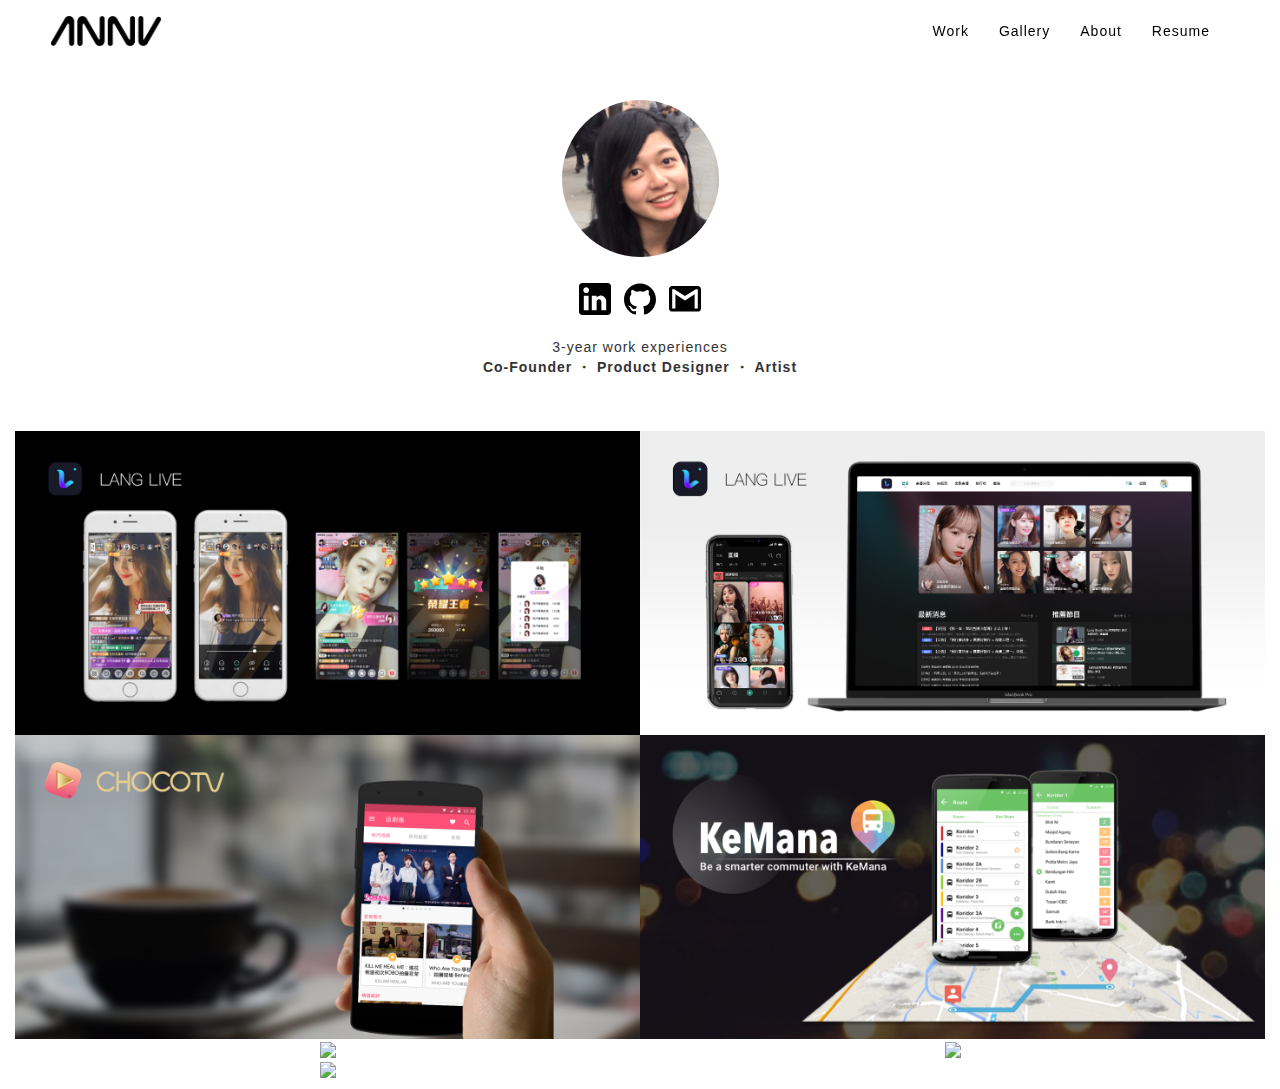
==== index.html @ 2463f5ef "first commit" ====
<!DOCTYPE html>
<html lang="en">
	<head>
		<meta charset="utf-8">
		<title>Chen, Yen-Len</title>
		<meta name="viewport" content="width=device-width, initial-scale=1">
		<link rel="icon" type="image/png" href="head_logo.png">
		<link rel="stylesheet" type="text/css" href="bootstrap.min.css">
		<link rel="stylesheet" type="text/css" href="index.css">
		<script src="https://ajax.googleapis.com/ajax/libs/jquery/1.11.1/jquery.min.js"></script>
  		<script src="bootstrap.min.js"></script>

  		<script>
		  (function(i,s,o,g,r,a,m){i['GoogleAnalyticsObject']=r;i[r]=i[r]||function(){
		  (i[r].q=i[r].q||[]).push(arguments)},i[r].l=1*new Date();a=s.createElement(o),
		  m=s.getElementsByTagName(o)[0];a.async=1;a.src=g;m.parentNode.insertBefore(a,m)
		  })(window,document,'script','https://www.google-analytics.com/analytics.js','ga');

		  ga('create', 'UA-93184036-1', 'auto');
		  ga('send', 'pageview');

		</script>
		<!-- filter animation -->
  		<script>
			filterSelection("all")
			function filterSelection(c) {
			  var x, i;
			  x = document.getElementsByClassName("filterDiv");
			  if (c == "all") c = "";
			  // Add the "show" class (display:block) to the filtered elements, and remove the "show" class from the elements that are not selected
			  for (i = 0; i < x.length; i++) {
			    w3RemoveClass(x[i], "show");
			    if (x[i].className.indexOf(c) > -1) w3AddClass(x[i], "show");
			  }
			}

			// Show filtered elements
			function w3AddClass(element, name) {
			  var i, arr1, arr2;
			  arr1 = element.className.split(" ");
			  arr2 = name.split(" ");
			  for (i = 0; i < arr2.length; i++) {
			    if (arr1.indexOf(arr2[i]) == -1) {
			      element.className += " " + arr2[i];
			    }
			  }
			}

			// Hide elements that are not selected
			function w3RemoveClass(element, name) {
			  var i, arr1, arr2;
			  arr1 = element.className.split(" ");
			  arr2 = name.split(" ");
			  for (i = 0; i < arr2.length; i++) {
			    while (arr1.indexOf(arr2[i]) > -1) {
			      arr1.splice(arr1.indexOf(arr2[i]), 1);
			    }
			  }
			  element.className = arr1.join(" ");
			}

			// Add active class to the current control button (highlight it)
			var btnContainer = document.getElementById("myBtnContainer");
			var btns = btnContainer.getElementsByClassName("btn");
			for (var i = 0; i < btns.length; i++) {
			  btns[i].addEventListener("click", function() {
			    var current = document.getElementsByClassName("active");
			    current[0].className = current[0].className.replace(" active", "");
			    this.className += " active";
			  });
			}

		</script>
	</head>
	<body  data-target="#navbar-follow" data-spy="scroll">
	
		<div class="nav navbar-fixed-top" id="navbar-follow">
			<nav class="navbar navbar-default" role="navigation">
		        <div class="container">
		        	<div class="navbar-header">
		                <button type="button" class="navbar-toggle" data-toggle="collapse" data-target="#myNavbar">
		                    <span class="icon-bar"></span>
		                    <span class="icon-bar"></span>
		                    <span class="icon-bar"></span> 
		                </button>
		                <aw class="navbar-brand" href="index.html">
		   					<img src="logo.png"  height="30" >
						</a>
		            </div>

		            <div class="collapse navbar-collapse" id="myNavbar">
			            <ul class="nav navbar-nav navbar-right">
							<li><a href="index.html#work">Work</a></li>
							<li><a href="gallery.html">Gallery</a></li>
				            <li><a href="about.html">About</a></li>
				            <li><a href="https://drive.google.com/file/d/1u3EuV8HXHEajZyKUcncGNHfp7hFh6tCM/view?usp=sharing" target="blank">Resume</a></li>
			            </ul>
		            </div>
		        
		        </div>
		    </nav>
	     </div>

	    <div>
	    	
	    </div>
		<div>
		<img class="img-profile" src="profilephoto.png">
			<div class="container-fluid">
				<div class="row">
					<div class="col-md-6 col-md-offset-3 text-center">
						<div class="bar-social-buttons">
							<div class="social-buttons">
								
		                        <a href="https://www.linkedin.com/in/yen-len-anny-chen-97aa33a8" target="blank" class="icon-social"><img src="linkedin.svg"></a>
		                        <a href="https://github.com/YenLen" target="blank" class="icon-social"><img src="github.svg"></a>
		                        <a href="mailto:b01612022@gmail.com" class="icon-social"><img src="gmail.svg"></a>
	                      	</div>
	                    </div>
	                    <div style="padding-bottom: 40px">
	                    	<p>3-year work experiences<br><span>Co-Founder ・ Product Designer ・ Artist</span><br>
	                    	</p>
	                    </div>
					</div>					
				</div>				
			</div>

			<div class="container-fluid" id="work">
				<!-- Control buttons -->
				<!-- 
				<div id="myBtnContainer">
				  <button class="btn" onclick="filterSelection('all')"> All</button>
				  <button class="btn" onclick="filterSelection('uiux')"> UI Design</button>
				  <button class="btn" onclick="filterSelection('product')"> Product Design</button>
				  <button class="btn" onclick="filterSelection('graphic')"> Graphic Design</button>
				</div> -->
				<!-- The filterable elements. Note that some have multiple class names (this can be used if they belong to multiple categories) --> 
				
	
					<div class="col-md-6 img-container  ">
						<a href="langlive.html">
							<div class="hvrbox">
							<img src="langpk.png" class="hvrbox-layer-bottom">
								<div class="hvrbox-layer-top">
									<div class="hvrbox-text"> Lang Live | UI Design
									</div>
								</div>
							</div>
						</a>
					</div>
					<div class="col-md-6 img-container ">
						<a href="langlive_web.html">
							<div class="hvrbox">
							<img src="LangWeb.png" class="hvrbox-layer-bottom">
								<div class="hvrbox-layer-top">
									<div class="hvrbox-text"> LANG LIVE Official Website | Product Design
									</div>
								</div>
							</div>
						</a>
					</div>	
					<div class="col-md-6 img-container ">
						<a href="chocotv.html">
							<div class="hvrbox">
							<img src="chocotv_cover.png" class="hvrbox-layer-bottom">
								<div class="hvrbox-layer-top">
									<div class="hvrbox-text"> CHOCO TV | UI Design
									</div>
								</div>
							</div>
						</a>
					</div>
					<div class="col-md-6 img-container">
						<a href="kemana.html">
							<div class="hvrbox">
								<img src="kemana_cover.png" class="hvrbox-layer-bottom">
								<div class="hvrbox-layer-top">
									<div class="hvrbox-text"> KeMana | UI Design
									</div>
								</div>
							</div>
						</a>
					</div>				

					<div class="col-md-6 img-container  ">
						<a href="pointtree.html">
							<div class="hvrbox">
							<img src="pointtree.png" class="hvrbox-layer-bottom">
								<div class="hvrbox-layer-top">
									<div class="hvrbox-text"> PointTree | Product Design
									</div>
								</div>
							</div>
						</a>
					</div>
					<div class="col-md-6 img-container">
						<a href="2bhackathon.html">
							<div class="hvrbox">
							<img src="2bhackathon.png" class="hvrbox-layer-bottom">
								<div class="hvrbox-layer-top">
									<div class="hvrbox-text"> 2B Hackathon | Poster Design
									</div>
								</div>
							</div>
						</a>
					</div>
					<div class="col-md-6 img-container">
						<a href="dance.html">
							<div class="hvrbox">
							<img src="dance.gif" style="width: 1440px" class="hvrbox-layer-bottom">
								<div class="hvrbox-layer-top">
									<div class="hvrbox-text"> Dance Performance
									</div>
								</div>
							</div>
						</a>
					</div>
					<!-- <div class="col-md-6 img-container">
						<a href="banner.html">
							<div class="hvrbox">
							<img src="bannercover.png" class="hvrbox-layer-bottom">
								<div class="hvrbox-layer-top">
									<div class="hvrbox-text"> Banners
									</div>
								</div>
							</div>
						</a>
					</div>
					<div class="col-md-6 img-container">
						<a href="video.html">
							<div class="hvrbox">
							<img src="videocover.gif" class="hvrbox-layer-bottom">
								<div class="hvrbox-layer-top">
									<div class="hvrbox-text"> Videos & Motion ads
									</div>
								</div>
							</div>
						</a>
					</div> -->
				</div>	
			</div> 
		</div>
		

	
	   
		
		
	</body>
</html>
---- index.css ----
body{
	position: relative;
	font-family:  sans-serif ;
	background-color: white;
	letter-spacing: 1px;
}


p{
	margin-bottom: 1.6em;
	display: block;
    -webkit-margin-before: 1em;
    -webkit-margin-after: 1em;
    -webkit-margin-start: 0px;
    -webkit-margin-end: 0px;
    
}
span{
	font-weight: bold;
}

.navbar-default {
	background-color: #ffffff;
	border-color: #ffffff;
	text-align: right;

}


.navbar-default .navbar-nav > li > a {
	color: black;
	padding-top: 20px;
	text-align: right;
}
.navbar-default .navbar-nav > li > a:hover,
.navbar-default .navbar-nav > li > a:focus {
	color: #7B7B7B;
	text-decoration: none;	
	padding-bottom: 8px;
	text-align: right;
}

.navbar-default .navbar-nav > .active > a,
.navbar-default .navbar-nav > .active > a:hover,
.navbar-default .navbar-nav > .active > a:focus {
	background-color: #ffffff;
	padding-bottom: 8px;
	color: black;
	margin-right: auto;
	float: right;

}


@media (max-width: 767px) {
  .navbar-default .navbar-nav .open .dropdown-menu > li > a {
    color: #ffffff;
  }
  .navbar-default .navbar-nav .open .dropdown-menu > li > a:hover,
  .navbar-default .navbar-nav .open .dropdown-menu > li > a:focus {
    color: #ffffff;
  }
  .navbar-default .navbar-nav .open .dropdown-menu > .active > a,
  .navbar-default .navbar-nav .open .dropdown-menu > .active > a:hover,
  .navbar-default .navbar-nav .open .dropdown-menu > .active > a:focus {
    color: #ffffff;
    background-color: #ffffff;
  }
}
.navbar-brand{
	position: absolute;
	left: 50px;
}

/*功能跟 center-block一樣把圖片置中*/
.img-profile{
	display: block;
	height: 60%;
    margin-right: auto;
    margin-left: auto;
    padding: 100px 0px 0px 0px;
}


.img-container {
    position: relative;
    padding: 0px;
    text-align: center;
	vertical-align: middle;

}

.bar-social-buttons{
	margin-top: 20px;
    margin-bottom: 20px;
}



/*Social button bar Animatio*/



.bar-social-buttons img:hover{
	color: red;
	opacity: 0.6;
    transition: opacity .5s ease-in-out;
    -moz-transition: opacity .5s ease-in-out;
    -webkit-transition: opacity .5s ease-in-out;

}

.bar-social-buttons img {
    opacity: 1.0;
    transition: opacity .3s ease-in-out;
    -moz-transition: opacity .3s ease-in-out;
    -webkit-transition: opacity .3s ease-in-out;
}​
/*Social button bar Animation*/


/*Social button bar*/

ul .social-buttons {
	float: left;
	list-style: none;
    padding: 0;
}

.icon-social{
	margin: 2px;
	width: 36px;
    height: 36;
    display: inline-block;
    color: #000;
    font-size: 25px;
    line-height: 36px;
    text-align: center;
}



/*Animation area*/

.hvrbox {
	position: relative;	
}
.hvrbox img {
	max-width: 100%;
}
.hvrbox .hvrbox-layer-bottom {
	opacity: 1;
}
.hvrbox .hvrbox-layer-top {
	opacity: 0;
	position: absolute;
	top: 0;
	left: 0;
	right: 0;
	bottom: 0;
	width: 100%;
	height: 100%;
	background: rgba(255, 255, 255, 0.9);
	color: black;
	padding: 15px;
	-moz-transition: all 0.5s ease-in-out 0s;
	-webkit-transition: all 0.5s ease-in-out 0s;
	-ms-transition: all 0.5s ease-in-out 0s;
	transition: all 0.5s ease-in-out 0s;
}
.hvrbox:hover .hvrbox-layer-top,
.hvrbox.active .hvrbox-layer-top {
	opacity: 1;
}
.hvrbox .hvrbox-text {
	text-align: center;
	font-size: 20px;
	font-weight: 300%;
	display: inline-block;
	position: absolute;
	top: 50%;
	left: 50%;
	-moz-transform: translate(-50%, -50%);
	-webkit-transform: translate(-50%, -50%);
	-ms-transform: translate(-50%, -50%);
	transform: translate(-50%, -50%);
}



/*Animation area*/


.container {
  overflow: hidden;
}

.filterDiv {
  float: left;
  background-color: #ffffff;
  color: black;
  text-align: center;
  display: none; /* Hidden by default */
}

/* The "show" class is added to the filtered elements */
/*.show {
  display: block;
}
*/
/* Style the buttons */
.btn {
  border: none;
  outline: none;
  padding: 12px 16px;
  background-color: #ffffff;
  cursor: pointer;
}

/* Add a light grey background on mouse-over */
.btn:hover {
  background-color: #ddd;

}

/* Add a dark background to the active button */
.btn.active {
  background-color: #666;
  color: white;
}
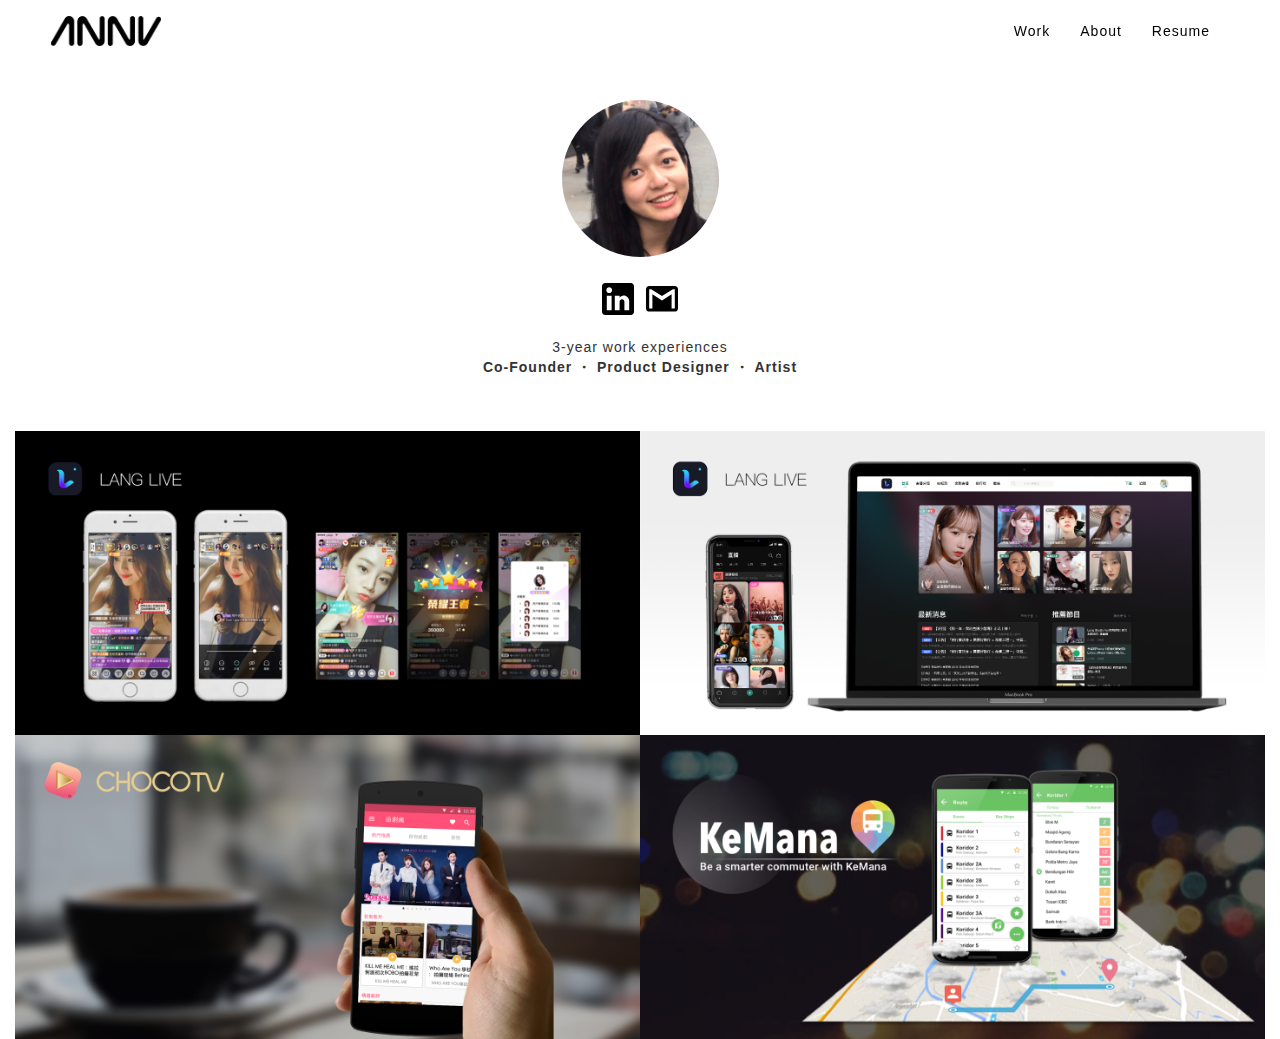
==== commit 7408fc7f: "correct web pages" ====
--- a/index.html
+++ b/index.html
@@ -1,250 +1,217 @@
 <!DOCTYPE html>
 <html lang="en">
-	<head>
-		<meta charset="utf-8">
-		<title>Chen, Yen-Len</title>
-		<meta name="viewport" content="width=device-width, initial-scale=1">
-		<link rel="icon" type="image/png" href="head_logo.png">
-		<link rel="stylesheet" type="text/css" href="bootstrap.min.css">
-		<link rel="stylesheet" type="text/css" href="index.css">
-		<script src="https://ajax.googleapis.com/ajax/libs/jquery/1.11.1/jquery.min.js"></script>
-  		<script src="bootstrap.min.js"></script>
-
-  		<script>
-		  (function(i,s,o,g,r,a,m){i['GoogleAnalyticsObject']=r;i[r]=i[r]||function(){
-		  (i[r].q=i[r].q||[]).push(arguments)},i[r].l=1*new Date();a=s.createElement(o),
-		  m=s.getElementsByTagName(o)[0];a.async=1;a.src=g;m.parentNode.insertBefore(a,m)
-		  })(window,document,'script','https://www.google-analytics.com/analytics.js','ga');
-
-		  ga('create', 'UA-93184036-1', 'auto');
-		  ga('send', 'pageview');
-
-		</script>
-		<!-- filter animation -->
-  		<script>
-			filterSelection("all")
-			function filterSelection(c) {
-			  var x, i;
-			  x = document.getElementsByClassName("filterDiv");
-			  if (c == "all") c = "";
-			  // Add the "show" class (display:block) to the filtered elements, and remove the "show" class from the elements that are not selected
-			  for (i = 0; i < x.length; i++) {
-			    w3RemoveClass(x[i], "show");
-			    if (x[i].className.indexOf(c) > -1) w3AddClass(x[i], "show");
-			  }
-			}
-
-			// Show filtered elements
-			function w3AddClass(element, name) {
-			  var i, arr1, arr2;
-			  arr1 = element.className.split(" ");
-			  arr2 = name.split(" ");
-			  for (i = 0; i < arr2.length; i++) {
-			    if (arr1.indexOf(arr2[i]) == -1) {
-			      element.className += " " + arr2[i];
-			    }
-			  }
-			}
-
-			// Hide elements that are not selected
-			function w3RemoveClass(element, name) {
-			  var i, arr1, arr2;
-			  arr1 = element.className.split(" ");
-			  arr2 = name.split(" ");
-			  for (i = 0; i < arr2.length; i++) {
-			    while (arr1.indexOf(arr2[i]) > -1) {
-			      arr1.splice(arr1.indexOf(arr2[i]), 1);
-			    }
-			  }
-			  element.className = arr1.join(" ");
-			}
-
-			// Add active class to the current control button (highlight it)
-			var btnContainer = document.getElementById("myBtnContainer");
-			var btns = btnContainer.getElementsByClassName("btn");
-			for (var i = 0; i < btns.length; i++) {
-			  btns[i].addEventListener("click", function() {
-			    var current = document.getElementsByClassName("active");
-			    current[0].className = current[0].className.replace(" active", "");
-			    this.className += " active";
-			  });
-			}
-
-		</script>
-	</head>
-	<body  data-target="#navbar-follow" data-spy="scroll">
-	
-		<div class="nav navbar-fixed-top" id="navbar-follow">
-			<nav class="navbar navbar-default" role="navigation">
-		        <div class="container">
-		        	<div class="navbar-header">
-		                <button type="button" class="navbar-toggle" data-toggle="collapse" data-target="#myNavbar">
-		                    <span class="icon-bar"></span>
-		                    <span class="icon-bar"></span>
-		                    <span class="icon-bar"></span> 
-		                </button>
-		                <aw class="navbar-brand" href="index.html">
-		   					<img src="logo.png"  height="30" >
-						</a>
-		            </div>
-
-		            <div class="collapse navbar-collapse" id="myNavbar">
-			            <ul class="nav navbar-nav navbar-right">
-							<li><a href="index.html#work">Work</a></li>
-							<li><a href="gallery.html">Gallery</a></li>
-				            <li><a href="about.html">About</a></li>
-				            <li><a href="https://drive.google.com/file/d/1u3EuV8HXHEajZyKUcncGNHfp7hFh6tCM/view?usp=sharing" target="blank">Resume</a></li>
-			            </ul>
-		            </div>
-		        
-		        </div>
-		    </nav>
-	     </div>
-
-	    <div>
-	    	
-	    </div>
-		<div>
-		<img class="img-profile" src="profilephoto.png">
-			<div class="container-fluid">
-				<div class="row">
-					<div class="col-md-6 col-md-offset-3 text-center">
-						<div class="bar-social-buttons">
-							<div class="social-buttons">
-								
-		                        <a href="https://www.linkedin.com/in/yen-len-anny-chen-97aa33a8" target="blank" class="icon-social"><img src="linkedin.svg"></a>
-		                        <a href="https://github.com/YenLen" target="blank" class="icon-social"><img src="github.svg"></a>
-		                        <a href="mailto:b01612022@gmail.com" class="icon-social"><img src="gmail.svg"></a>
-	                      	</div>
-	                    </div>
-	                    <div style="padding-bottom: 40px">
-	                    	<p>3-year work experiences<br><span>Co-Founder ・ Product Designer ・ Artist</span><br>
-	                    	</p>
-	                    </div>
-					</div>					
-				</div>				
-			</div>
-
-			<div class="container-fluid" id="work">
-				<!-- Control buttons -->
-				<!-- 
-				<div id="myBtnContainer">
-				  <button class="btn" onclick="filterSelection('all')"> All</button>
-				  <button class="btn" onclick="filterSelection('uiux')"> UI Design</button>
-				  <button class="btn" onclick="filterSelection('product')"> Product Design</button>
-				  <button class="btn" onclick="filterSelection('graphic')"> Graphic Design</button>
-				</div> -->
-				<!-- The filterable elements. Note that some have multiple class names (this can be used if they belong to multiple categories) --> 
-				
-	
-					<div class="col-md-6 img-container  ">
-						<a href="langlive.html">
-							<div class="hvrbox">
-							<img src="langpk.png" class="hvrbox-layer-bottom">
-								<div class="hvrbox-layer-top">
-									<div class="hvrbox-text"> Lang Live | UI Design
-									</div>
-								</div>
-							</div>
-						</a>
-					</div>
-					<div class="col-md-6 img-container ">
-						<a href="langlive_web.html">
-							<div class="hvrbox">
-							<img src="LangWeb.png" class="hvrbox-layer-bottom">
-								<div class="hvrbox-layer-top">
-									<div class="hvrbox-text"> LANG LIVE Official Website | Product Design
-									</div>
-								</div>
-							</div>
-						</a>
-					</div>	
-					<div class="col-md-6 img-container ">
-						<a href="chocotv.html">
-							<div class="hvrbox">
-							<img src="chocotv_cover.png" class="hvrbox-layer-bottom">
-								<div class="hvrbox-layer-top">
-									<div class="hvrbox-text"> CHOCO TV | UI Design
-									</div>
-								</div>
-							</div>
-						</a>
-					</div>
-					<div class="col-md-6 img-container">
-						<a href="kemana.html">
-							<div class="hvrbox">
-								<img src="kemana_cover.png" class="hvrbox-layer-bottom">
-								<div class="hvrbox-layer-top">
-									<div class="hvrbox-text"> KeMana | UI Design
-									</div>
-								</div>
-							</div>
-						</a>
-					</div>				
-
-					<div class="col-md-6 img-container  ">
-						<a href="pointtree.html">
-							<div class="hvrbox">
-							<img src="pointtree.png" class="hvrbox-layer-bottom">
-								<div class="hvrbox-layer-top">
-									<div class="hvrbox-text"> PointTree | Product Design
-									</div>
-								</div>
-							</div>
-						</a>
-					</div>
-					<div class="col-md-6 img-container">
-						<a href="2bhackathon.html">
-							<div class="hvrbox">
-							<img src="2bhackathon.png" class="hvrbox-layer-bottom">
-								<div class="hvrbox-layer-top">
-									<div class="hvrbox-text"> 2B Hackathon | Poster Design
-									</div>
-								</div>
-							</div>
-						</a>
-					</div>
-					<div class="col-md-6 img-container">
-						<a href="dance.html">
-							<div class="hvrbox">
-							<img src="dance.gif" style="width: 1440px" class="hvrbox-layer-bottom">
-								<div class="hvrbox-layer-top">
-									<div class="hvrbox-text"> Dance Performance
-									</div>
-								</div>
-							</div>
-						</a>
-					</div>
-					<!-- <div class="col-md-6 img-container">
-						<a href="banner.html">
-							<div class="hvrbox">
-							<img src="bannercover.png" class="hvrbox-layer-bottom">
-								<div class="hvrbox-layer-top">
-									<div class="hvrbox-text"> Banners
-									</div>
-								</div>
-							</div>
-						</a>
-					</div>
-					<div class="col-md-6 img-container">
-						<a href="video.html">
-							<div class="hvrbox">
-							<img src="videocover.gif" class="hvrbox-layer-bottom">
-								<div class="hvrbox-layer-top">
-									<div class="hvrbox-text"> Videos & Motion ads
-									</div>
-								</div>
-							</div>
-						</a>
-					</div> -->
-				</div>	
-			</div> 
-		</div>
-		
-
-	
-	   
-		
-		
-	</body>
-</html>+  <head>
+    <meta charset="utf-8" />
+    <title>Chen, Yen-Len</title>
+    <meta name="viewport" content="width=device-width, initial-scale=1" />
+    <link rel="icon" type="image/png" href="head_logo.png" />
+    <link rel="stylesheet" type="text/css" href="bootstrap.min.css" />
+    <link rel="stylesheet" type="text/css" href="index.css" />
+    <script src="https://ajax.googleapis.com/ajax/libs/jquery/1.11.1/jquery.min.js"></script>
+    <script src="bootstrap.min.js"></script>
+
+    <script>
+      (function (i, s, o, g, r, a, m) {
+        i['GoogleAnalyticsObject'] = r;
+        (i[r] =
+          i[r] ||
+          function () {
+            (i[r].q = i[r].q || []).push(arguments);
+          }),
+          (i[r].l = 1 * new Date());
+        (a = s.createElement(o)), (m = s.getElementsByTagName(o)[0]);
+        a.async = 1;
+        a.src = g;
+        m.parentNode.insertBefore(a, m);
+      })(
+        window,
+        document,
+        'script',
+        'https://www.google-analytics.com/analytics.js',
+        'ga',
+      );
+
+      ga('create', 'UA-93184036-1', 'auto');
+      ga('send', 'pageview');
+    </script>
+    <!-- filter animation -->
+    <script>
+      filterSelection('all');
+      function filterSelection(c) {
+        var x, i;
+        x = document.getElementsByClassName('filterDiv');
+        if (c == 'all') c = '';
+        // Add the "show" class (display:block) to the filtered elements, and remove the "show" class from the elements that are not selected
+        for (i = 0; i < x.length; i++) {
+          w3RemoveClass(x[i], 'show');
+          if (x[i].className.indexOf(c) > -1) w3AddClass(x[i], 'show');
+        }
+      }
+
+      // Show filtered elements
+      function w3AddClass(element, name) {
+        var i, arr1, arr2;
+        arr1 = element.className.split(' ');
+        arr2 = name.split(' ');
+        for (i = 0; i < arr2.length; i++) {
+          if (arr1.indexOf(arr2[i]) == -1) {
+            element.className += ' ' + arr2[i];
+          }
+        }
+      }
+
+      // Hide elements that are not selected
+      function w3RemoveClass(element, name) {
+        var i, arr1, arr2;
+        arr1 = element.className.split(' ');
+        arr2 = name.split(' ');
+        for (i = 0; i < arr2.length; i++) {
+          while (arr1.indexOf(arr2[i]) > -1) {
+            arr1.splice(arr1.indexOf(arr2[i]), 1);
+          }
+        }
+        element.className = arr1.join(' ');
+      }
+
+      // Add active class to the current control button (highlight it)
+      var btnContainer = document.getElementById('myBtnContainer');
+      var btns = btnContainer.getElementsByClassName('btn');
+      for (var i = 0; i < btns.length; i++) {
+        btns[i].addEventListener('click', function () {
+          var current = document.getElementsByClassName('active');
+          current[0].className = current[0].className.replace(' active', '');
+          this.className += ' active';
+        });
+      }
+    </script>
+  </head>
+  <body data-target="#navbar-follow" data-spy="scroll">
+    <div class="nav navbar-fixed-top" id="navbar-follow">
+      <nav class="navbar navbar-default" role="navigation">
+        <div class="container">
+          <div class="navbar-header">
+            <button
+              type="button"
+              class="navbar-toggle"
+              data-toggle="collapse"
+              data-target="#myNavbar"
+            >
+              <span class="icon-bar"></span>
+              <span class="icon-bar"></span>
+              <span class="icon-bar"></span>
+            </button>
+            <a class="navbar-brand" href="index.html">
+              <img src="logo.png" alt="mylogo" height="30" />
+            </a>
+          </div>
+
+          <div class="collapse navbar-collapse" id="myNavbar">
+            <ul class="nav navbar-nav navbar-right">
+              <li><a href="index.html#work">Work</a></li>
+              <li><a href="about.html">About</a></li>
+              <li>
+                <a
+                  href="https://drive.google.com/file/d/1u3EuV8HXHEajZyKUcncGNHfp7hFh6tCM/view?usp=sharing"
+                  target="blank"
+                  >Resume</a
+                >
+              </li>
+            </ul>
+          </div>
+        </div>
+      </nav>
+    </div>
+
+    <div></div>
+    <div>
+      <img class="img-profile" alt="my profile photo" src="profilephoto.png" />
+      <div class="container-fluid">
+        <div class="row">
+          <div class="col-md-6 col-md-offset-3 text-center">
+            <div class="bar-social-buttons">
+              <div class="social-buttons">
+                <a
+                  href="https://www.linkedin.com/in/yen-len-anny-chen-97aa33a8"
+                  target="blank"
+                  class="icon-social"
+                  ><img alt="linkedin icon" src="linkedin.svg"
+                /></a>
+                <a href="mailto:b01612022@gmail.com" class="icon-social"
+                  ><img src="gmail.svg" alt="gmail icon"
+                /></a>
+              </div>
+            </div>
+            <div style="padding-bottom: 40px;">
+              <p>
+                3-year work experiences<br /><span
+                  >Co-Founder ・ Product Designer ・ Artist</span
+                ><br />
+              </p>
+            </div>
+          </div>
+        </div>
+      </div>
+
+      <div class="container-fluid" id="work">
+        <div class="col-md-6 img-container">
+          <a href="langlive.html">
+            <div class="hvrbox">
+              <img
+                src="langpk.png"
+                alt="langlive pk banner"
+                class="hvrbox-layer-bottom"
+              />
+              <div class="hvrbox-layer-top">
+                <div class="hvrbox-text">Lang Live | UI Design</div>
+              </div>
+            </div>
+          </a>
+        </div>
+        <div class="col-md-6 img-container">
+          <a href="langlive_web.html">
+            <div class="hvrbox">
+              <img
+                src="LangWeb.png"
+                alt="langlive web banner"
+                class="hvrbox-layer-bottom"
+              />
+              <div class="hvrbox-layer-top">
+                <div class="hvrbox-text">
+                  LANG LIVE Official Website | Product Design
+                </div>
+              </div>
+            </div>
+          </a>
+        </div>
+        <div class="col-md-6 img-container">
+          <a href="chocotv.html">
+            <div class="hvrbox">
+              <img
+                src="chocotv_cover.png"
+                alt="chocotv banner"
+                class="hvrbox-layer-bottom"
+              />
+              <div class="hvrbox-layer-top">
+                <div class="hvrbox-text">CHOCO TV | UI Design</div>
+              </div>
+            </div>
+          </a>
+        </div>
+        <div class="col-md-6 img-container">
+          <a href="kemana.html">
+            <div class="hvrbox">
+              <img
+                src="kemana_cover.png"
+                alt="kemana banner"
+                class="hvrbox-layer-bottom"
+              />
+              <div class="hvrbox-layer-top">
+                <div class="hvrbox-text">KeMana | UI Design</div>
+              </div>
+            </div>
+          </a>
+        </div>
+      </div>
+    </div>
+  </body>
+</html>
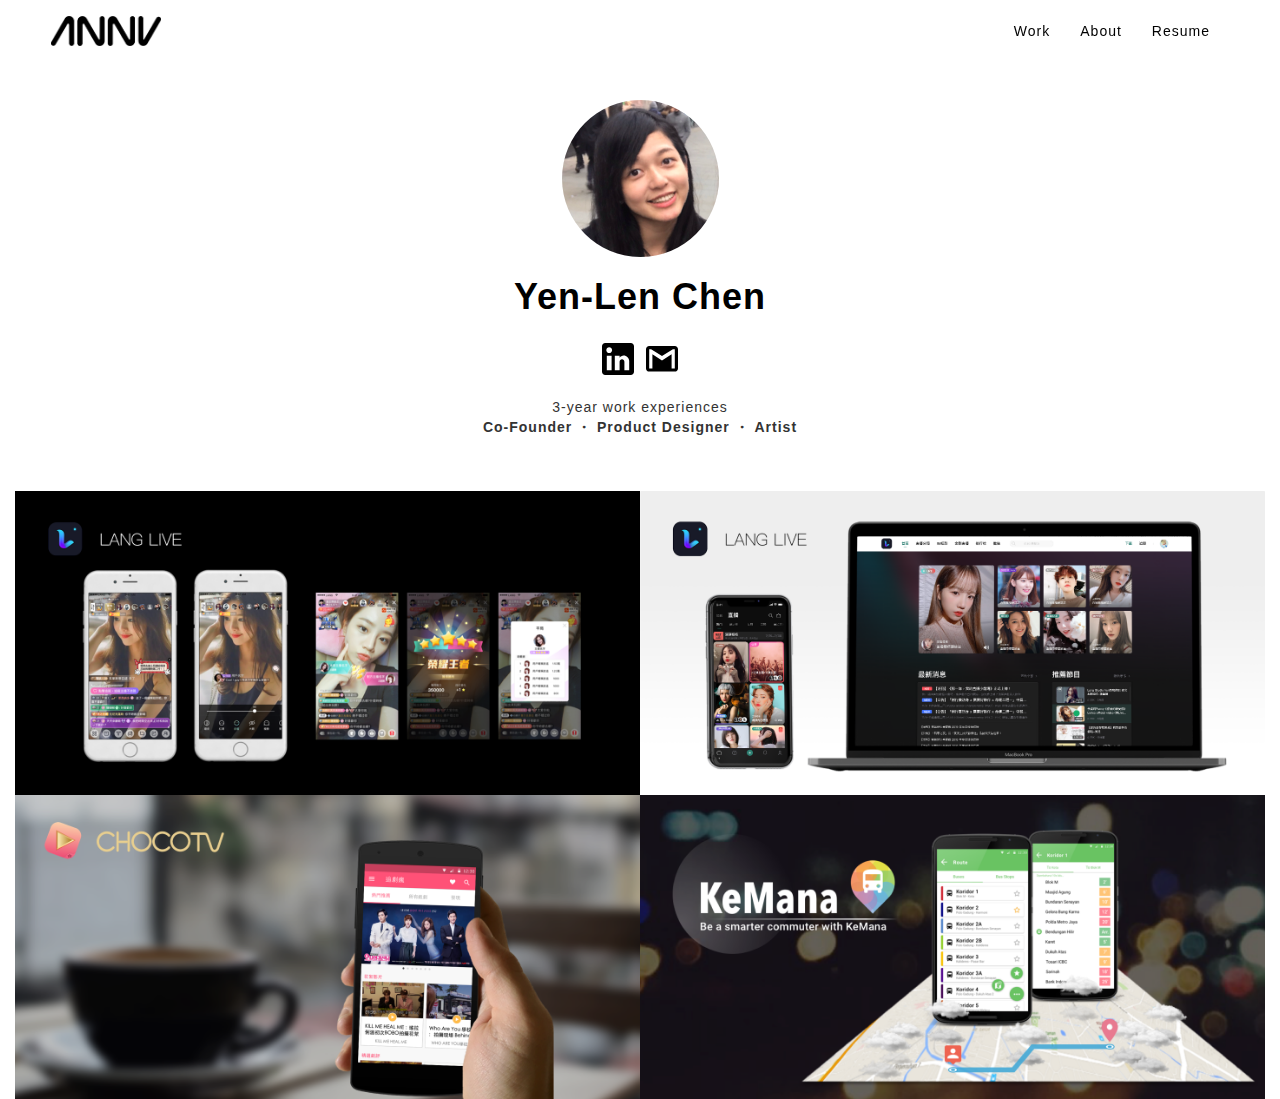
==== commit 5f7e8435: "first commit" ====
--- a/index.html
+++ b/index.html
@@ -34,71 +34,22 @@
       ga('create', 'UA-93184036-1', 'auto');
       ga('send', 'pageview');
     </script>
-    <!-- filter animation -->
-    <script>
-      filterSelection('all');
-      function filterSelection(c) {
-        var x, i;
-        x = document.getElementsByClassName('filterDiv');
-        if (c == 'all') c = '';
-        // Add the "show" class (display:block) to the filtered elements, and remove the "show" class from the elements that are not selected
-        for (i = 0; i < x.length; i++) {
-          w3RemoveClass(x[i], 'show');
-          if (x[i].className.indexOf(c) > -1) w3AddClass(x[i], 'show');
-        }
-      }
-
-      // Show filtered elements
-      function w3AddClass(element, name) {
-        var i, arr1, arr2;
-        arr1 = element.className.split(' ');
-        arr2 = name.split(' ');
-        for (i = 0; i < arr2.length; i++) {
-          if (arr1.indexOf(arr2[i]) == -1) {
-            element.className += ' ' + arr2[i];
-          }
-        }
-      }
-
-      // Hide elements that are not selected
-      function w3RemoveClass(element, name) {
-        var i, arr1, arr2;
-        arr1 = element.className.split(' ');
-        arr2 = name.split(' ');
-        for (i = 0; i < arr2.length; i++) {
-          while (arr1.indexOf(arr2[i]) > -1) {
-            arr1.splice(arr1.indexOf(arr2[i]), 1);
-          }
-        }
-        element.className = arr1.join(' ');
-      }
-
-      // Add active class to the current control button (highlight it)
-      var btnContainer = document.getElementById('myBtnContainer');
-      var btns = btnContainer.getElementsByClassName('btn');
-      for (var i = 0; i < btns.length; i++) {
-        btns[i].addEventListener('click', function () {
-          var current = document.getElementsByClassName('active');
-          current[0].className = current[0].className.replace(' active', '');
-          this.className += ' active';
-        });
-      }
-    </script>
+   
   </head>
-  <body data-target="#navbar-follow" data-spy="scroll">
+  <main data-target="#navbar-follow" data-spy="scroll">
     <div class="nav navbar-fixed-top" id="navbar-follow">
       <nav class="navbar navbar-default" role="navigation">
         <div class="container">
           <div class="navbar-header">
             <button
-              type="button"
-              class="navbar-toggle"
-              data-toggle="collapse"
-              data-target="#myNavbar"
+            type="button"
+            class="navbar-toggle"
+            data-toggle="collapse"
+            data-target="#myNavbar"
             >
-              <span class="icon-bar"></span>
-              <span class="icon-bar"></span>
-              <span class="icon-bar"></span>
+            <span class="icon-bar"></span>
+            <span class="icon-bar"></span>
+            <span class="icon-bar"></span>
             </button>
             <a class="navbar-brand" href="index.html">
               <img src="logo.png" alt="mylogo" height="30" />
@@ -121,13 +72,12 @@
         </div>
       </nav>
     </div>
-
-    <div></div>
     <div>
       <img class="img-profile" alt="my profile photo" src="profilephoto.png" />
       <div class="container-fluid">
-        <div class="row">
+        <div class="row">   
           <div class="col-md-6 col-md-offset-3 text-center">
+            <h1>Yen-Len Chen</h1>
             <div class="bar-social-buttons">
               <div class="social-buttons">
                 <a
@@ -213,5 +163,6 @@
         </div>
       </div>
     </div>
-  </body>
+  </main>
+  
 </html>
--- a/index.css
+++ b/index.css
@@ -1,3 +1,4 @@
+/* written by me */
 body{
 	position: relative;
 	font-family:  sans-serif ;
@@ -5,6 +6,11 @@
 	letter-spacing: 1px;
 }
 
+/* written by me */
+h1, h2, h3{
+	color: black;
+	font-weight: 600;
+}
 
 p{
 	margin-bottom: 1.6em;
@@ -13,20 +19,19 @@
     -webkit-margin-after: 1em;
     -webkit-margin-start: 0px;
     -webkit-margin-end: 0px;
-    
-}
+}
+
+/* written by me */
 span{
 	font-weight: bold;
 }
 
+/* written by me */
 .navbar-default {
 	background-color: #ffffff;
 	border-color: #ffffff;
 	text-align: right;
-
-}
-
-
+}
 .navbar-default .navbar-nav > li > a {
 	color: black;
 	padding-top: 20px;
@@ -39,10 +44,7 @@
 	padding-bottom: 8px;
 	text-align: right;
 }
-
-.navbar-default .navbar-nav > .active > a,
-.navbar-default .navbar-nav > .active > a:hover,
-.navbar-default .navbar-nav > .active > a:focus {
+.navbar-default .navbar-nav > .active > a{
 	background-color: #ffffff;
 	padding-bottom: 8px;
 	color: black;
@@ -51,7 +53,7 @@
 
 }
 
-
+/*written by me*/
 @media (max-width: 767px) {
   .navbar-default .navbar-nav .open .dropdown-menu > li > a {
     color: #ffffff;
@@ -67,12 +69,14 @@
     background-color: #ffffff;
   }
 }
+
+/*written by me*/
 .navbar-brand{
 	position: absolute;
 	left: 50px;
 }
 
-/*功能跟 center-block一樣把圖片置中*/
+/*written by me*/
 .img-profile{
 	display: block;
 	height: 60%;
@@ -81,7 +85,7 @@
     padding: 100px 0px 0px 0px;
 }
 
-
+/*written by me*/
 .img-container {
     position: relative;
     padding: 0px;
@@ -90,6 +94,7 @@
 
 }
 
+/*written by me*/
 .bar-social-buttons{
 	margin-top: 20px;
     margin-bottom: 20px;
@@ -98,9 +103,6 @@
 
 
 /*Social button bar Animatio*/
-
-
-
 .bar-social-buttons img:hover{
 	color: red;
 	opacity: 0.6;
@@ -116,17 +118,18 @@
     -moz-transition: opacity .3s ease-in-out;
     -webkit-transition: opacity .3s ease-in-out;
 }​
-/*Social button bar Animation*/
+
 
 
 /*Social button bar*/
-
+/*written by me*/
 ul .social-buttons {
 	float: left;
 	list-style: none;
     padding: 0;
 }
 
+/*written by me*/
 .icon-social{
 	margin: 2px;
 	width: 36px;
@@ -188,13 +191,12 @@
 
 
 
-/*Animation area*/
-
-
+/*written by me*/
 .container {
   overflow: hidden;
 }
 
+/*written by me*/
 .filterDiv {
   float: left;
   background-color: #ffffff;
@@ -204,10 +206,10 @@
 }
 
 /* The "show" class is added to the filtered elements */
-/*.show {
+.show {
   display: block;
 }
-*/
+
 /* Style the buttons */
 .btn {
   border: none;
